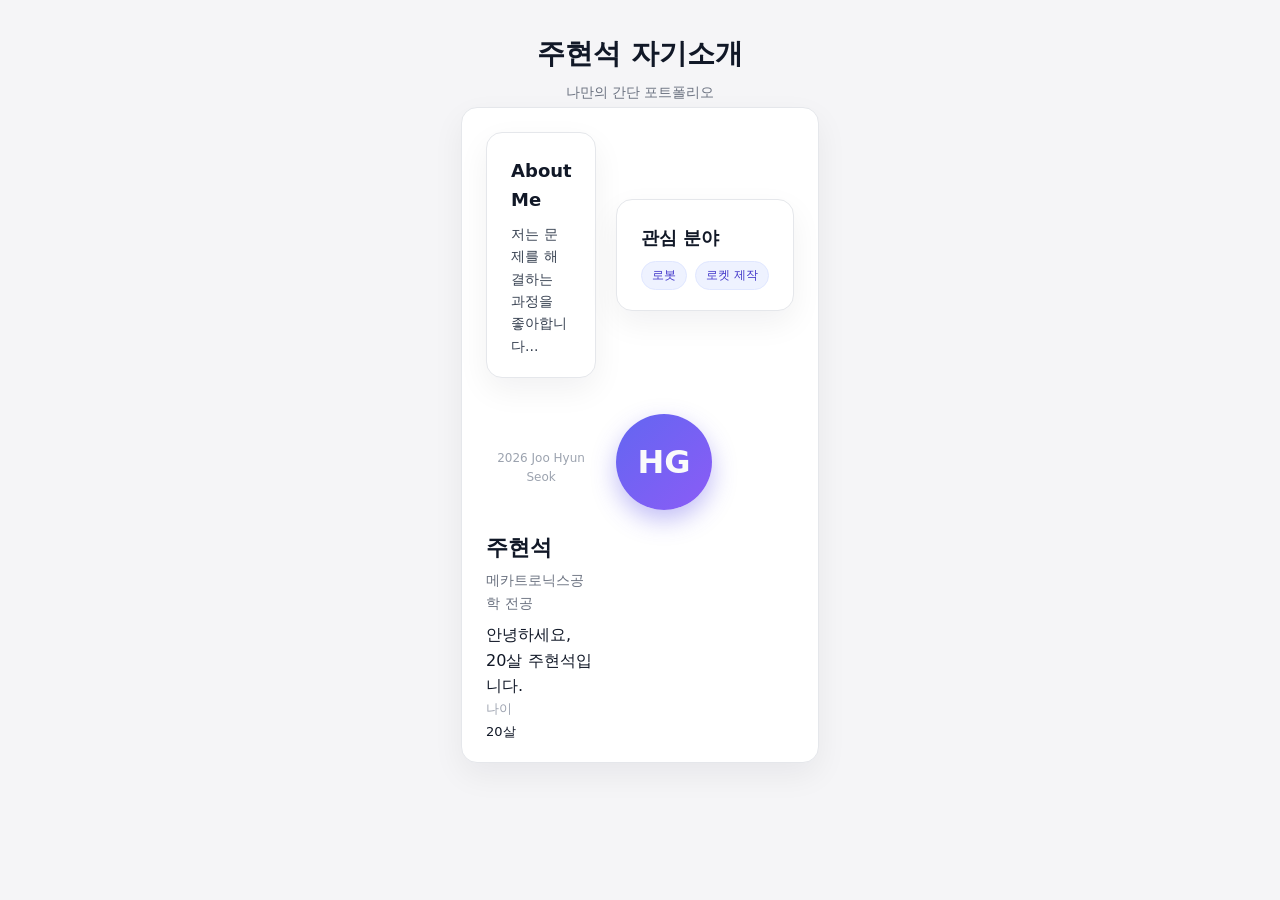
==== index.html @ bd3d4041 "Add files via upload" ====
<!DOCTYPE html>
<html lang="ko">
<head>
  <meta charset="UTF-8">
  <title>주현석 자기소개 홈페이지</title>
  <link rel="stylesheet" href="style.css">
</head>
<body>
  <div class="page">
<header class="header">
  <h1>주현석 자기소개</h1>
  <p class="subtitle">나만의 간단 포트폴리오</p>
</header>

<main class="container">
<section class="profile-card">
  <section class="section-card">
    <h3>About Me</h3>
    <p>저는 문제를 해결하는 과정을 좋아합니다...</p>
  </section>

  <section class="section-card">
    <h3>관심 분야</h3>
    <ul class="tag-list">
      <li class="tag">로봇</li>
      <li class="tag">로켓 제작</li>
    </ul>
  </section>

  <footer class="footer">
    <p>2026 Joo Hyun Seok</p>
  </footer>
  <div class="profile-left">
  <div class="avatar"><span>HG</span></div>
  </div>
  <div class="profile-right">
    <h2>주현석</h2>
    <p class="profile-role">메카트로닉스공학 전공</p>
    <p class="summary">안녕하세요, 20살 주현석입니다.</p>
    <div class="info-item">
      <span class="info-label">나이</span>
      <span class="info-value">20살</span>
    </div>

  </div>
</section>

</main>
  </div>
</body>
</html>
---- style.css ----
* {
  box-sizing: border-box;
  margin: 0;
  padding: 0;
}

body {
  font-family: system-ui, -apple-system, BlinkMacSystemFont, 'Segoe UI', sans-serif;
  background-color: #f5f5f7;
  color: #111827;
  line-height: 1.6;
}

.page {
  min-height: 100vh;
  display: flex;
  flex-direction: column;
  align-items: center;
  padding: 32px 16px;
}

.header {
  text-align: center;
  margin-bottom: 4px;
}

.header h1{
  font-size: 28px;
  margin-bottom: 4px;
}

.subtitle {
  font-size: 14px;
  color: #6b7280;
}

.conrainer {
  width: 100%;
  max-width: 760px;
}

.profile-card,
.section-card {
  background-color: #ffffff;
  border-radius: 16px;
  padding: 24px 24px 20px;
  margin-bottom: 16px;
  box-shadow: 0 12px 32px rgba(15, 23, 42, 0.06);
  border: 1px solid #e5e7eb;
}

.profile-card {
  display: grid;
  grid-template-columns: 110px 1fr;
  gap: 20px;
  align-items: center;
}
.avatar {
  width: 96px;
  height: 96px;
  border-radius: 999px;
  background: linear-gradient(135deg, #6366f1, #8b5cf6);
  display: flex;
  align-items: center;
  justify-content: center;
  color: #f9fafb;
  font-size: 32px;
  font-weight: 600;
  box-shadow: 0 10px 25px rgba(79, 70, 229, 0.35);
}

.profile-right h2 {
  font-size: 22px;
  margin-bottom: 4px;
}

.profile-role {
  font-size: 14px;
  color: #6b7280;
  margin-bottom: 8px;
}

.profile-summary {
  font-size: 14px;
  margin-bottom: 14px;
}

.info-grid {
  display: grid;
  grid-template-columns: repeat(2, minmax(0, 1fr));
  gap: 8px 16px;
}

.info-item {
  display: flex;
  flex-direction: column;
  font-size: 13px;
}

.info-label {
  color: #9ca2af;
  margin-bottom: 2px;
}

.info-value {
  font-weight: 500;
}

.section-card h3 {
  font-size: 18px;
  margin-bottom: 8px;
}

.section-card p{
  font-size: 14px;
  color: #374151;
}

.tag-list {
  list-style: none;
  display: flex;
  flex-wrap: wrap;
  gap: 8px;
  margin-top: 6px;
}

.tag {
  font-size: 12px;
  padding: 4px 10px;
  border-radius: 999px;
  background-color: #eef2ff;
  color: #4338ca;
  border: 1px solid #e0e7ff;
}

.footer {
  text-align: center;
  margin-top: 12px;
  font-size: 12px;
  color: #9ca3af;
}

@media (max-width: 640px) {
  .profile-card {
    grid-template-columns: 1fr;
    text-align: left;
  }

  .profile-card
  padding: 20px 16px 18px;

  .section-card{
    padding: 20px 16px 18px;
  }
}
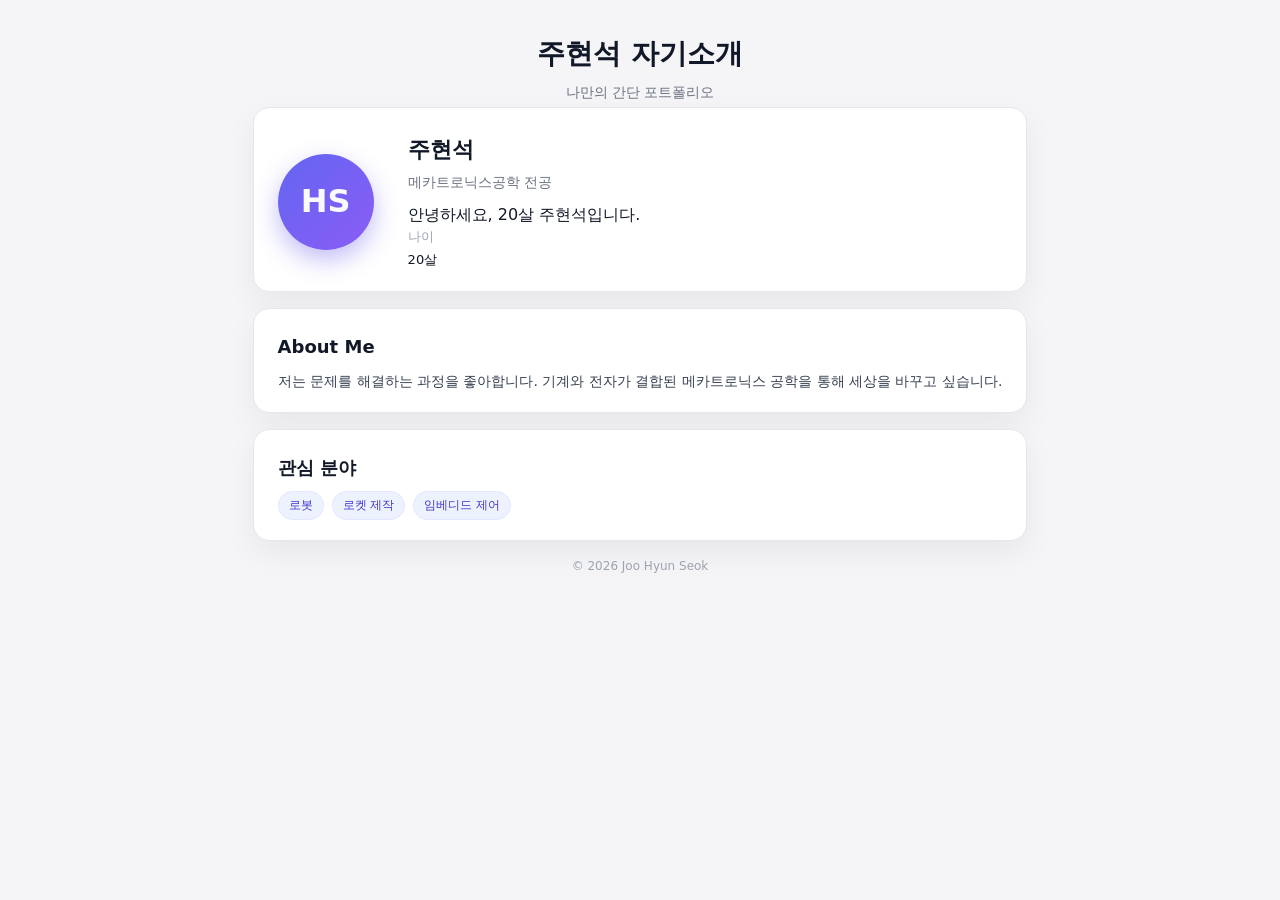
==== commit bd732f0b: "Update index.html" ====
--- a/index.html
+++ b/index.html
@@ -2,50 +2,51 @@
 <html lang="ko">
 <head>
   <meta charset="UTF-8">
+  <meta name="viewport" content="width=device-width, initial-scale=1.0">
   <title>주현석 자기소개 홈페이지</title>
   <link rel="stylesheet" href="style.css">
 </head>
 <body>
   <div class="page">
-<header class="header">
-  <h1>주현석 자기소개</h1>
-  <p class="subtitle">나만의 간단 포트폴리오</p>
-</header>
+    <header class="header">
+      <h1>주현석 자기소개</h1>
+      <p class="subtitle">나만의 간단 포트폴리오</p>
+    </header>
 
-<main class="container">
-<section class="profile-card">
-  <section class="section-card">
-    <h3>About Me</h3>
-    <p>저는 문제를 해결하는 과정을 좋아합니다...</p>
-  </section>
+    <main class="container">
+      <section class="profile-card">
+        <div class="profile-left">
+          <div class="avatar"><span>HS</span></div> </div>
+        <div class="profile-right">
+          <h2>주현석</h2>
+          <p class="profile-role">메카트로닉스공학 전공</p>
+          <p class="summary">안녕하세요, 20살 주현석입니다.</p>
+          <div class="info-grid"> <div class="info-item">
+              <span class="info-label">나이</span>
+              <span class="info-value">20살</span>
+            </div>
+          </div>
+        </div>
+      </section>
 
-  <section class="section-card">
-    <h3>관심 분야</h3>
-    <ul class="tag-list">
-      <li class="tag">로봇</li>
-      <li class="tag">로켓 제작</li>
-    </ul>
-  </section>
+      <section class="section-card">
+        <h3>About Me</h3>
+        <p>저는 문제를 해결하는 과정을 좋아합니다. 기계와 전자가 결합된 메카트로닉스 공학을 통해 세상을 바꾸고 싶습니다.</p>
+      </section>
 
-  <footer class="footer">
-    <p>2026 Joo Hyun Seok</p>
-  </footer>
-  <div class="profile-left">
-  <div class="avatar"><span>HG</span></div>
-  </div>
-  <div class="profile-right">
-    <h2>주현석</h2>
-    <p class="profile-role">메카트로닉스공학 전공</p>
-    <p class="summary">안녕하세요, 20살 주현석입니다.</p>
-    <div class="info-item">
-      <span class="info-label">나이</span>
-      <span class="info-value">20살</span>
-    </div>
+      <section class="section-card">
+        <h3>관심 분야</h3>
+        <ul class="tag-list">
+          <li class="tag">로봇</li>
+          <li class="tag">로켓 제작</li>
+          <li class="tag">임베디드 제어</li>
+        </ul>
+      </section>
 
-  </div>
-</section>
-
-</main>
+      <footer class="footer">
+        <p>© 2026 Joo Hyun Seok</p>
+      </footer>
+    </main>
   </div>
 </body>
 </html>
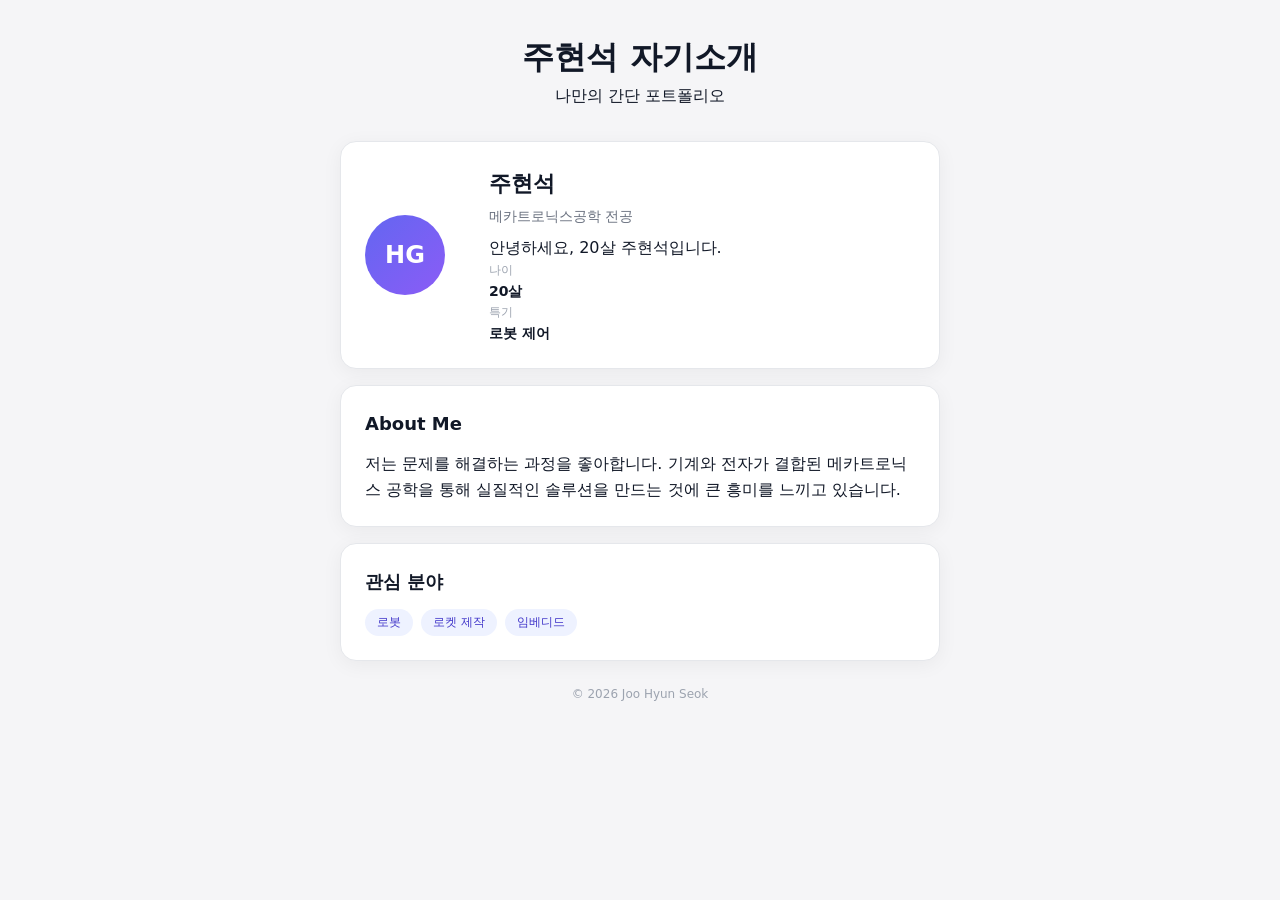
==== commit 34a4ab0b: "Update index.html" ====
--- a/index.html
+++ b/index.html
@@ -16,14 +16,21 @@
     <main class="container">
       <section class="profile-card">
         <div class="profile-left">
-          <div class="avatar"><span>HS</span></div> </div>
+          <div class="avatar"><span>HG</span></div>
+        </div>
         <div class="profile-right">
           <h2>주현석</h2>
           <p class="profile-role">메카트로닉스공학 전공</p>
           <p class="summary">안녕하세요, 20살 주현석입니다.</p>
-          <div class="info-grid"> <div class="info-item">
+          
+          <div class="info-grid">
+            <div class="info-item">
               <span class="info-label">나이</span>
               <span class="info-value">20살</span>
+            </div>
+            <div class="info-item">
+              <span class="info-label">특기</span>
+              <span class="info-value">로봇 제어</span>
             </div>
           </div>
         </div>
@@ -31,7 +38,7 @@
 
       <section class="section-card">
         <h3>About Me</h3>
-        <p>저는 문제를 해결하는 과정을 좋아합니다. 기계와 전자가 결합된 메카트로닉스 공학을 통해 세상을 바꾸고 싶습니다.</p>
+        <p>저는 문제를 해결하는 과정을 좋아합니다. 기계와 전자가 결합된 메카트로닉스 공학을 통해 실질적인 솔루션을 만드는 것에 큰 흥미를 느끼고 있습니다.</p>
       </section>
 
       <section class="section-card">
@@ -39,7 +46,7 @@
         <ul class="tag-list">
           <li class="tag">로봇</li>
           <li class="tag">로켓 제작</li>
-          <li class="tag">임베디드 제어</li>
+          <li class="tag">임베디드</li>
         </ul>
       </section>
 
--- a/style.css
+++ b/style.css
@@ -1,3 +1,4 @@
+/* 기본 초기화 */
 * {
   box-sizing: border-box;
   margin: 0;
@@ -5,7 +6,7 @@
 }
 
 body {
-  font-family: system-ui, -apple-system, BlinkMacSystemFont, 'Segoe UI', sans-serif;
+  font-family: system-ui, -apple-system, sans-serif;
   background-color: #f5f5f7;
   color: #111827;
   line-height: 1.6;
@@ -19,137 +20,72 @@
   padding: 32px 16px;
 }
 
+/* 오타 수정: conrainer -> container */
+.container {
+  width: 100%;
+  max-width: 600px; /* 가독성을 위해 너비 조절 */
+}
+
 .header {
   text-align: center;
-  margin-bottom: 4px;
+  margin-bottom: 32px;
 }
 
-.header h1{
-  font-size: 28px;
-  margin-bottom: 4px;
-}
-
-.subtitle {
-  font-size: 14px;
-  color: #6b7280;
-}
-
-.conrainer {
-  width: 100%;
-  max-width: 760px;
-}
-
-.profile-card,
-.section-card {
+.profile-card, .section-card {
   background-color: #ffffff;
   border-radius: 16px;
-  padding: 24px 24px 20px;
+  padding: 24px;
   margin-bottom: 16px;
-  box-shadow: 0 12px 32px rgba(15, 23, 42, 0.06);
+  box-shadow: 0 4px 20px rgba(0, 0, 0, 0.05);
   border: 1px solid #e5e7eb;
 }
 
+/* 프로필 카드 레이아웃 */
 .profile-card {
   display: grid;
-  grid-template-columns: 110px 1fr;
-  gap: 20px;
+  grid-template-columns: 100px 1fr;
+  gap: 24px;
   align-items: center;
 }
+
 .avatar {
-  width: 96px;
-  height: 96px;
-  border-radius: 999px;
+  width: 80px;
+  height: 80px;
+  border-radius: 50%;
   background: linear-gradient(135deg, #6366f1, #8b5cf6);
   display: flex;
   align-items: center;
   justify-content: center;
-  color: #f9fafb;
-  font-size: 32px;
-  font-weight: 600;
-  box-shadow: 0 10px 25px rgba(79, 70, 229, 0.35);
+  color: white;
+  font-size: 24px;
+  font-weight: bold;
 }
 
-.profile-right h2 {
-  font-size: 22px;
-  margin-bottom: 4px;
-}
+.profile-right h2 { font-size: 22px; margin-bottom: 4px; }
+.profile-role { color: #6b7280; font-size: 14px; margin-bottom: 8px; }
 
-.profile-role {
-  font-size: 14px;
-  color: #6b7280;
-  margin-bottom: 8px;
-}
+.info-item { display: flex; flex-direction: column; }
+.info-label { font-size: 12px; color: #9ca3af; }
+.info-value { font-size: 14px; font-weight: 600; }
 
-.profile-summary {
-  font-size: 14px;
-  margin-bottom: 14px;
-}
-
-.info-grid {
-  display: grid;
-  grid-template-columns: repeat(2, minmax(0, 1fr));
-  gap: 8px 16px;
-}
-
-.info-item {
-  display: flex;
-  flex-direction: column;
-  font-size: 13px;
-}
-
-.info-label {
-  color: #9ca2af;
-  margin-bottom: 2px;
-}
-
-.info-value {
+.section-card h3 { font-size: 18px; margin-bottom: 12px; }
+.tag-list { list-style: none; display: flex; gap: 8px; flex-wrap: wrap; }
+.tag {
+  background: #eef2ff;
+  color: #4338ca;
+  padding: 4px 12px;
+  border-radius: 20px;
+  font-size: 12px;
   font-weight: 500;
 }
 
-.section-card h3 {
-  font-size: 18px;
-  margin-bottom: 8px;
-}
+.footer { text-align: center; margin-top: 24px; color: #9ca3af; font-size: 12px; }
 
-.section-card p{
-  font-size: 14px;
-  color: #374151;
-}
-
-.tag-list {
-  list-style: none;
-  display: flex;
-  flex-wrap: wrap;
-  gap: 8px;
-  margin-top: 6px;
-}
-
-.tag {
-  font-size: 12px;
-  padding: 4px 10px;
-  border-radius: 999px;
-  background-color: #eef2ff;
-  color: #4338ca;
-  border: 1px solid #e0e7ff;
-}
-
-.footer {
-  text-align: center;
-  margin-top: 12px;
-  font-size: 12px;
-  color: #9ca3af;
-}
-
-@media (max-width: 640px) {
+/* 모바일 대응 */
+@media (max-width: 480px) {
   .profile-card {
     grid-template-columns: 1fr;
-    text-align: left;
+    text-align: center;
+    justify-items: center;
   }
-
-  .profile-card
-  padding: 20px 16px 18px;
-
-  .section-card{
-    padding: 20px 16px 18px;
-  }
-}+}
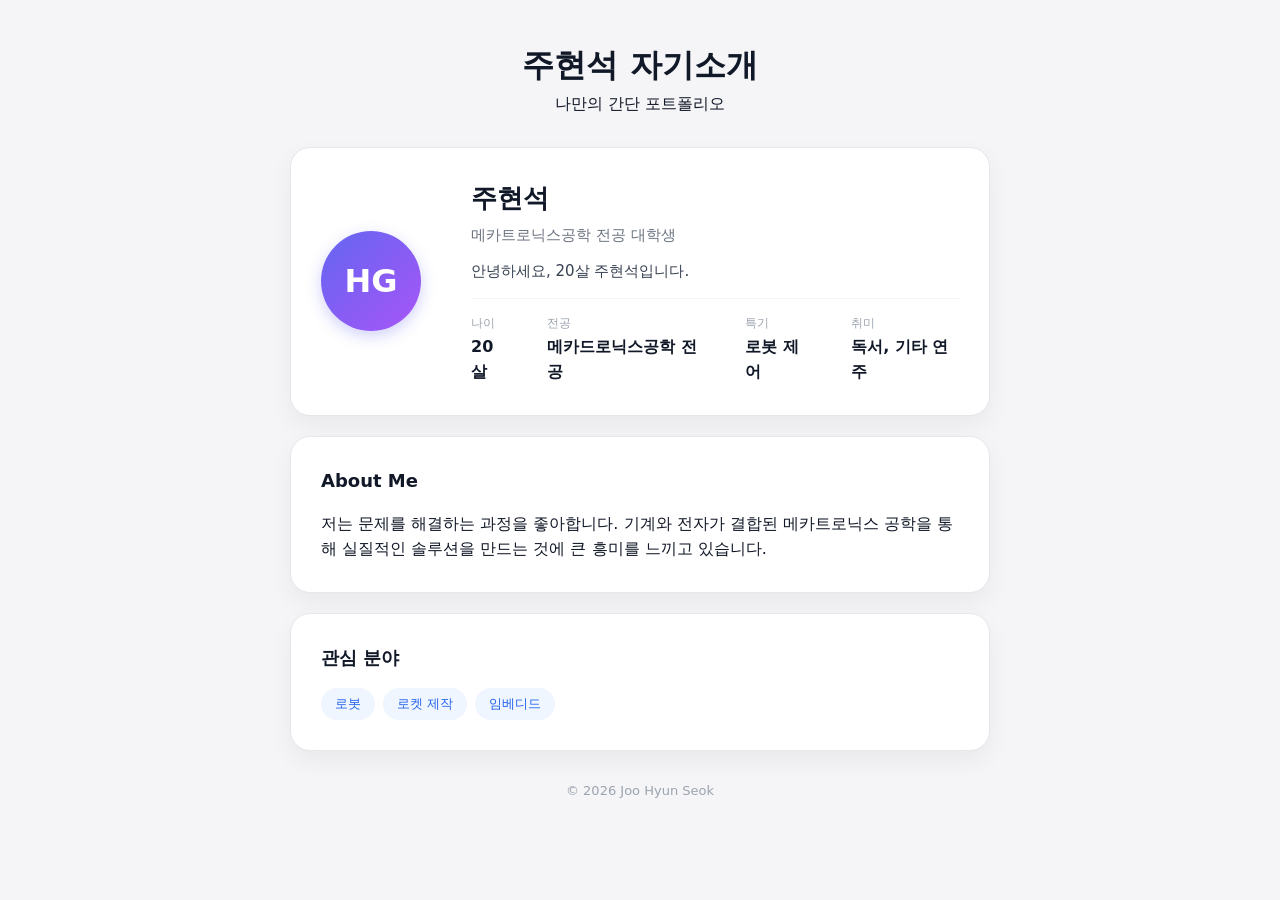
==== commit 97cdc005: "Update index.html" ====
--- a/index.html
+++ b/index.html
@@ -20,7 +20,7 @@
         </div>
         <div class="profile-right">
           <h2>주현석</h2>
-          <p class="profile-role">메카트로닉스공학 전공</p>
+          <p class="profile-role">메카트로닉스공학 전공 대학생</p>
           <p class="summary">안녕하세요, 20살 주현석입니다.</p>
           
           <div class="info-grid">
@@ -29,8 +29,16 @@
               <span class="info-value">20살</span>
             </div>
             <div class="info-item">
+              <span class="info-label">전공</span>
+              <span class="info-value">메카드로닉스공학 전공</span>
+            </div>
+            <div class="info-item">
               <span class="info-label">특기</span>
               <span class="info-value">로봇 제어</span>
+            </div>
+            <div class="info-item">
+              <span class="info-label">취미</span>
+              <span class="info-value">독서, 기타 연주</span>
             </div>
           </div>
         </div>
@@ -57,3 +65,4 @@
   </div>
 </body>
 </html>
+
--- a/style.css
+++ b/style.css
@@ -1,4 +1,3 @@
-/* 기본 초기화 */
 * {
   box-sizing: border-box;
   margin: 0;
@@ -17,72 +16,82 @@
   display: flex;
   flex-direction: column;
   align-items: center;
-  padding: 32px 16px;
+  padding: 40px 16px;
 }
 
-/* 오타 수정: conrainer -> container */
 .container {
   width: 100%;
-  max-width: 600px; /* 가독성을 위해 너비 조절 */
+  max-width: 700px; /* 적절한 너비 설정 */
 }
 
 .header {
   text-align: center;
-  margin-bottom: 32px;
+  margin-bottom: 30px;
 }
 
+/* 프로필 카드와 일반 카드 공통 스타일 */
 .profile-card, .section-card {
   background-color: #ffffff;
-  border-radius: 16px;
-  padding: 24px;
-  margin-bottom: 16px;
-  box-shadow: 0 4px 20px rgba(0, 0, 0, 0.05);
+  border-radius: 20px;
+  padding: 30px;
+  margin-bottom: 20px;
+  box-shadow: 0 10px 25px rgba(0, 0, 0, 0.05);
   border: 1px solid #e5e7eb;
 }
 
-/* 프로필 카드 레이아웃 */
+/* 프로필 레이아웃 전용 */
 .profile-card {
   display: grid;
-  grid-template-columns: 100px 1fr;
-  gap: 24px;
+  grid-template-columns: 120px 1fr;
+  gap: 30px;
   align-items: center;
 }
 
 .avatar {
-  width: 80px;
-  height: 80px;
+  width: 100px;
+  height: 100px;
   border-radius: 50%;
-  background: linear-gradient(135deg, #6366f1, #8b5cf6);
+  background: linear-gradient(135deg, #6366f1, #a855f7);
   display: flex;
   align-items: center;
   justify-content: center;
   color: white;
-  font-size: 24px;
+  font-size: 32px;
   font-weight: bold;
+  box-shadow: 0 5px 15px rgba(99, 102, 241, 0.3);
 }
 
-.profile-right h2 { font-size: 22px; margin-bottom: 4px; }
-.profile-role { color: #6b7280; font-size: 14px; margin-bottom: 8px; }
+.profile-right h2 { font-size: 26px; margin-bottom: 4px; }
+.profile-role { color: #6b7280; font-size: 15px; margin-bottom: 12px; }
+.summary { font-size: 15px; color: #374151; margin-bottom: 15px; }
 
-.info-item { display: flex; flex-direction: column; }
-.info-label { font-size: 12px; color: #9ca3af; }
-.info-value { font-size: 14px; font-weight: 600; }
+.info-grid {
+  display: flex;
+  gap: 40px;
+  border-top: 1px solid #f3f4f6;
+  padding-top: 15px;
+}
 
-.section-card h3 { font-size: 18px; margin-bottom: 12px; }
+.info-label { display: block; font-size: 12px; color: #9ca3af; }
+.info-value { font-weight: 600; color: #111827; }
+
+/* 상세 섹션 카드 내부 */
+.section-card h3 { font-size: 18px; margin-bottom: 15px; color: #111827; }
+
 .tag-list { list-style: none; display: flex; gap: 8px; flex-wrap: wrap; }
 .tag {
-  background: #eef2ff;
-  color: #4338ca;
-  padding: 4px 12px;
-  border-radius: 20px;
-  font-size: 12px;
+  background: #eff6ff;
+  color: #2563eb;
+  padding: 6px 14px;
+  border-radius: 50px;
+  font-size: 13px;
   font-weight: 500;
 }
 
-.footer { text-align: center; margin-top: 24px; color: #9ca3af; font-size: 12px; }
+.footer { text-align: center; margin-top: 30px; color: #9ca3af; font-size: 13px; }
 
-/* 모바일 대응 */
-@media (max-width: 480px) {
+/* 모바일 화면 (화면이 작아질 때) */
+@media (max-width: 600px) {
   .profile-card {
     grid-template-columns: 1fr;
     text-align: center;
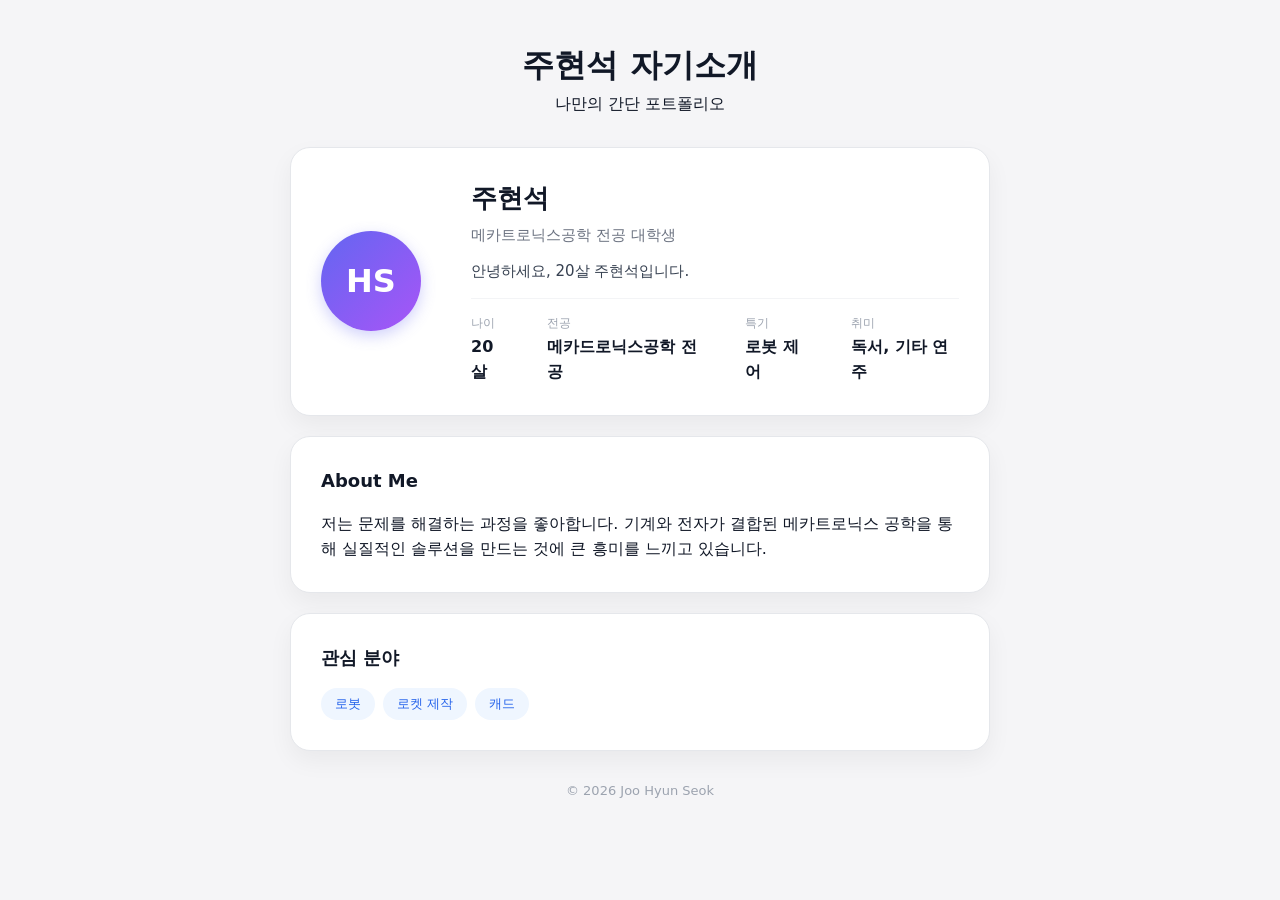
==== commit ae83a1ff: "Update index.html" ====
--- a/index.html
+++ b/index.html
@@ -16,7 +16,7 @@
     <main class="container">
       <section class="profile-card">
         <div class="profile-left">
-          <div class="avatar"><span>HG</span></div>
+          <div class="avatar"><span>HS</span></div>
         </div>
         <div class="profile-right">
           <h2>주현석</h2>
@@ -54,7 +54,7 @@
         <ul class="tag-list">
           <li class="tag">로봇</li>
           <li class="tag">로켓 제작</li>
-          <li class="tag">임베디드</li>
+          <li class="tag">캐드</li>
         </ul>
       </section>
 
@@ -66,3 +66,4 @@
 </body>
 </html>
 
+
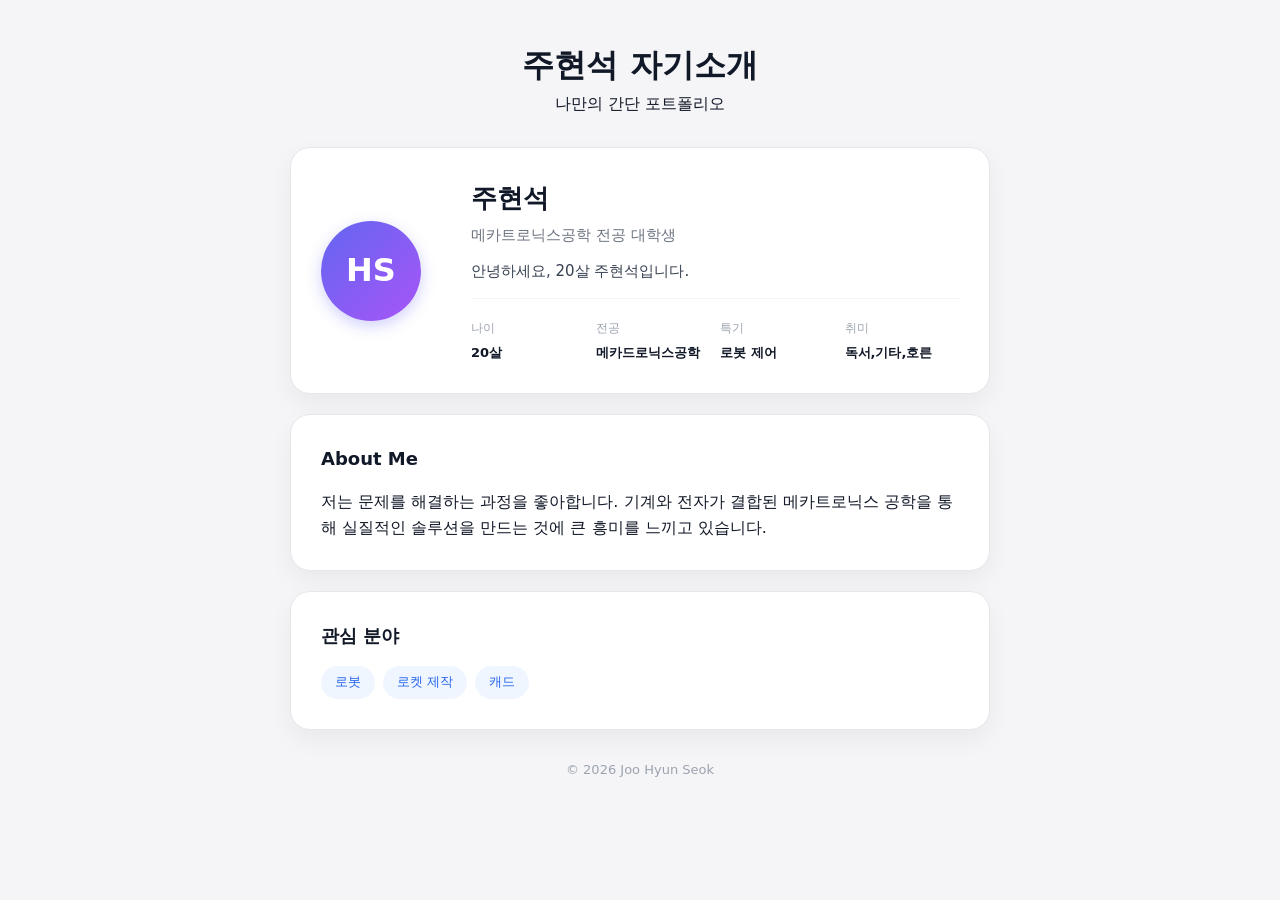
==== commit 5723939c: "Update index.html" ====
--- a/index.html
+++ b/index.html
@@ -30,7 +30,7 @@
             </div>
             <div class="info-item">
               <span class="info-label">전공</span>
-              <span class="info-value">메카드로닉스공학 전공</span>
+              <span class="info-value">메카드로닉스공학</span>
             </div>
             <div class="info-item">
               <span class="info-label">특기</span>
@@ -38,7 +38,7 @@
             </div>
             <div class="info-item">
               <span class="info-label">취미</span>
-              <span class="info-value">독서, 기타 연주</span>
+              <span class="info-value">독서,기타,호른</span>
             </div>
           </div>
         </div>
@@ -67,3 +67,4 @@
 </html>
 
 
+
--- a/style.css
+++ b/style.css
@@ -21,7 +21,7 @@
 
 .container {
   width: 100%;
-  max-width: 700px; /* 적절한 너비 설정 */
+  max-width: 700px;
 }
 
 .header {
@@ -29,7 +29,6 @@
   margin-bottom: 30px;
 }
 
-/* 프로필 카드와 일반 카드 공통 스타일 */
 .profile-card, .section-card {
   background-color: #ffffff;
   border-radius: 20px;
@@ -39,7 +38,6 @@
   border: 1px solid #e5e7eb;
 }
 
-/* 프로필 레이아웃 전용 */
 .profile-card {
   display: grid;
   grid-template-columns: 120px 1fr;
@@ -66,16 +64,41 @@
 .summary { font-size: 15px; color: #374151; margin-bottom: 15px; }
 
 .info-grid {
-  display: flex;
-  gap: 40px;
+  display: grid;
+  grid-template-columns: repeat(4, 1fr);
+  gap: 10px;
   border-top: 1px solid #f3f4f6;
-  padding-top: 15px;
+  padding-top: 20px;
+  margin-top: 15px;
 }
 
-.info-label { display: block; font-size: 12px; color: #9ca3af; }
-.info-value { font-weight: 600; color: #111827; }
+.info-item {
+  display: flex;
+  flex-direction: column;
+  min-width: 0; 
+}
 
-/* 상세 섹션 카드 내부 */
+.info-label {
+  font-size: 12px;
+  color: #9ca3af;
+  margin-bottom: 4px;
+  white-space: nowrap;
+}
+
+.info-value {
+  font-weight: 600;
+  font-size: 13px;
+  color: #111827;
+  word-break: keep-all;
+}
+
+@media (max-width: 600px) {
+  .info-grid {
+    grid-template-columns: repeat(2, 1fr);
+    gap: 15px;
+  }
+}
+
 .section-card h3 { font-size: 18px; margin-bottom: 15px; color: #111827; }
 
 .tag-list { list-style: none; display: flex; gap: 8px; flex-wrap: wrap; }
@@ -90,7 +113,6 @@
 
 .footer { text-align: center; margin-top: 30px; color: #9ca3af; font-size: 13px; }
 
-/* 모바일 화면 (화면이 작아질 때) */
 @media (max-width: 600px) {
   .profile-card {
     grid-template-columns: 1fr;
@@ -98,3 +120,5 @@
     justify-items: center;
   }
 }
+
+
